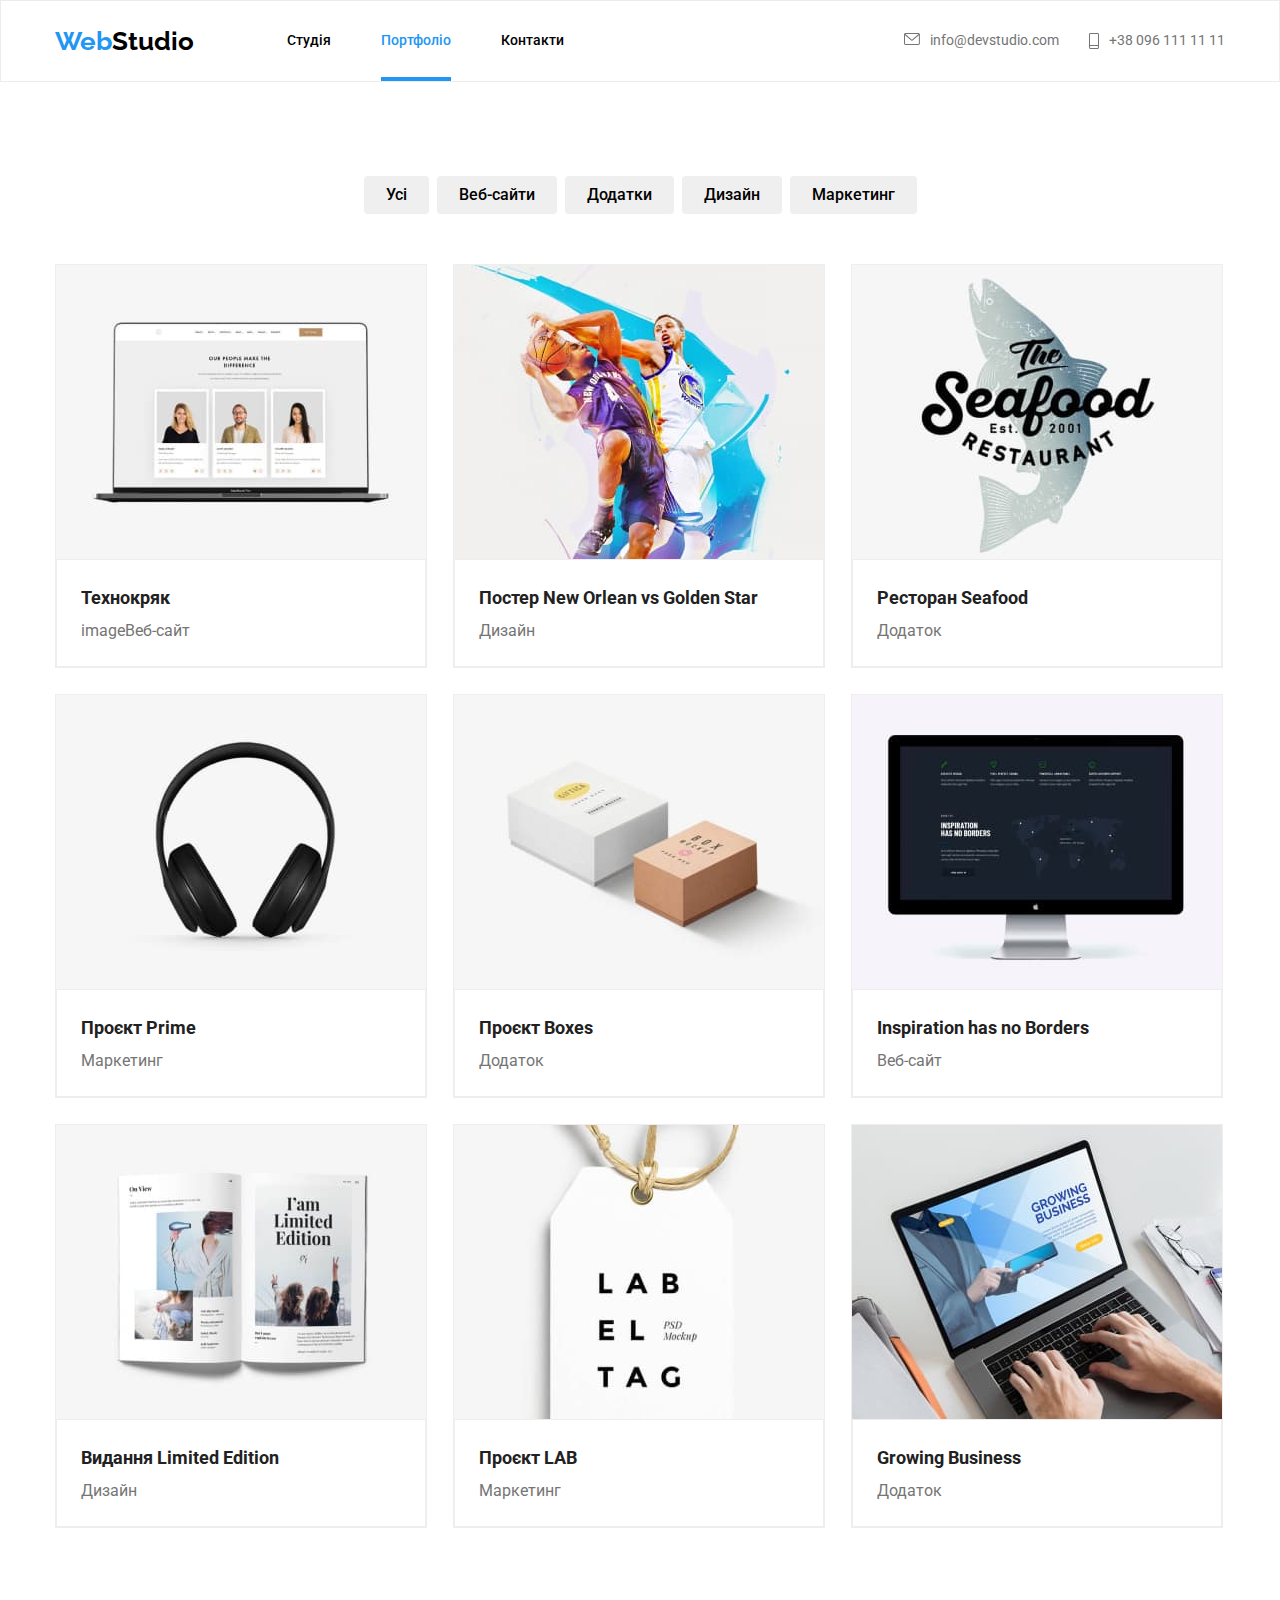
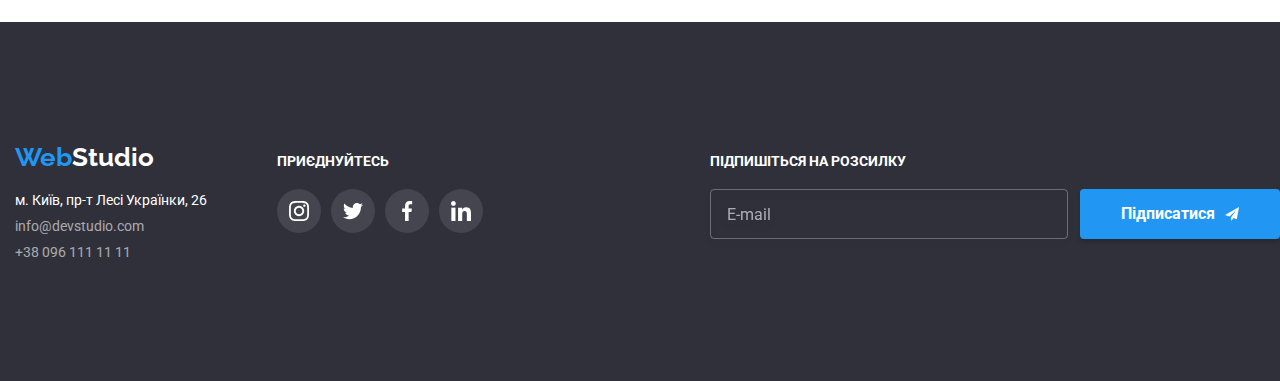
==== portfolio.html @ 2945ac31 "update-hw6" ====
<!DOCTYPE html>
<html lang="uk">
<head>
    <meta charset="UTF-8">
    <meta http-equiv="X-UA-Compatible" content="IE=edge">
    <meta name="viewport" content="width=device-width, initial-scale=1.0">
    <title>Document</title>
    <link rel="stylesheet" href="https://fonts.googleapis.com/css2?family=Raleway:wght@700&family=Roboto:wght@400;500;700;900&display=swap">
    <link rel="stylesheet" href="https://cdn.jsdelivr.net/npm/modern-normalize@1.1.0/modern-normalize.min.css">
    <link rel="stylesheet" href="./css/styles.css">
</head>
<body>
    
        <!--Шапка сайта-->
        <header class="header">
            <div class="container heder-box">
                <nav class="header-navigation">
                <a class="nav-link" href="./index.html"><span class="accent">Web</span><span class="accent-two">Studio</span></a>
                <ul class="menu">
                    <li><a class="nav-link" href="./index.html">Студія</a></li>
                    <li><a class="nav-link active" href="./portfolio.html">Портфоліо</a></li>
                    <li><a class="nav-link" href="">Контакти</a></li>
                </ul>
            </nav>
            <ul class="contact">
                <li class="contact-navigation"><a class="nav-link-contacts" href="mailto:info@devstudio.com"><svg class="social-icon" width="16" height="12"><use href="./images/sprite.svg#icon-email"></use></svg>info@devstudio.com</a></li>
                <li class="contact-navigation"><a class="nav-link-contacts" href="tel:+380961111111"><svg class="social-icon" width="10" height="16"><use href="./images/sprite.svg#icon-tel"></use></svg>+38 096 111 11 11</a></li>
            </ul>
            </div>
        </header>
 <main>
    <section class="section">
    <div class="container">
        <h1 class="visually-hidden">Виконані замовлення</h1>
            <ul class="order-list">
                <Li class="order-list-item"><button class="btn" type="button">Усі</button></Li>
                <Li class="order-list-item"><button class="btn" type="button">Веб-сайти</button></Li>
                <Li class="order-list-item"><button class="btn" type="button">Додатки</button></Li>
                <Li class="order-list-item"><button class="btn" type="button">Дизайн</button></Li>
                <Li class="order-list-item"><button class="btn" type="button">Маркетинг</button></Li>
            </ul>
    <ul class="aside">
            <li class="aside-list">
                <div class="aside-animation">
                <img src="./images/tekhnokryak.jpg" alt="наши фахівці" width="370">
                <div class="aside-subject">
                <p class="aside-tekst">Ресурс пропонує комплексні пропозиції з різним рівнем функціоналу та сервісів. Все це дозволить відвідувачу отримати вичерпні відомості про компанію чи приватну особу.</p>
                </div>
                </div>
                <div class="aside-list-items">
                    <h2 class="caption">Технокряк</h2>
                    <p class="desc">imageВеб-сайт</p>
                </div>
            </li>
            <li class="aside-list">
                <div class="aside-animation">
                <img src="./images/golden-star.jpg" alt="Постер" width="370">
                <div class="aside-subject">
                    <p class="aside-tekst">Ресурс пропонує комплексні пропозиції з різним рівнем функціоналу та сервісів. Все це дозволить відвідувачу отримати вичерпні відомості про компанію чи приватну особу.</p>
                    </div>
                    </div>
                <div class="aside-list-items">
                    <h2 class="caption">Постер New Orlean vs Golden Star</h2>
                    <p class="desc">Дизайн</p>
                </div>
            </li>
            <li class="aside-list">
                <div class="aside-animation">
                    <img src="./images/seafood.jpg" alt="лого Ресторана" width="370"><div class="aside-subject">
                        <p class="aside-tekst">Ресурс пропонує комплексні пропозиції з різним рівнем функціоналу та сервісів. Все це дозволить відвідувачу отримати вичерпні відомості про компанію чи приватну особу.</p>
                        </div>
                        </div>                    
                <div class="aside-list-items">
                    <h2 class="caption">Ресторан Seafood</h2>
                    <p class="desc">Додаток</p>
                </div>
            </li>
            <li class="aside-list">
                <div class="aside-animation">
                <img src="./images/prime.jpg" alt="навушники" width="370">
                <div class="aside-subject">
                    <p class="aside-tekst">Ресурс пропонує комплексні пропозиції з різним рівнем функціоналу та сервісів. Все це дозволить відвідувачу отримати вичерпні відомості про компанію чи приватну особу.</p>
                    </div>
                    </div>
                <div class="aside-list-items">
                    <h2 class="caption">Проєкт Prime</h2>
                    <p class="desc">Маркетинг</p>
                </div>
            </li>
            <li class="aside-list">
                <div class="aside-animation">
                <img src="./images/boxes.jpg" alt="Проект Бокси" width="370">
                <div class="aside-subject">
                    <p class="aside-tekst">Ресурс пропонує комплексні пропозиції з різним рівнем функціоналу та сервісів. Все це дозволить відвідувачу отримати вичерпні відомості про компанію чи приватну особу.</p>
                    </div>
                    </div>
                <div class="aside-list-items">
                    <h2 class="caption">Проєкт Boxes</h2>
                    <p class="desc">Додаток</p>
                </div>
            </li>
            <li class="aside-list">
                <div class="aside-animation">
                    <img src="./images/borders.jpg" alt="Сайт" width="370">
                    <div class="aside-subject">
                        <p class="aside-tekst">Ресурс пропонує комплексні пропозиції з різним рівнем функціоналу та сервісів. Все це дозволить відвідувачу отримати вичерпні відомості про компанію чи приватну особу.</p>
                        </div>
                        </div>
                <div class="aside-list-items">
                    <h2 class="caption" lang="en">Inspiration has no Borders</h2>
                    <p class="desc">Веб-сайт</p>
                </div>
            </li>
            <li class="aside-list">
                <div class="aside-animation">
                <img src="./images/limited-edition.jpg" alt="Разворот Книги" width="370">
                <div class="aside-subject">
                    <p class="aside-tekst">Ресурс пропонує комплексні пропозиції з різним рівнем функціоналу та сервісів. Все це дозволить відвідувачу отримати вичерпні відомості про компанію чи приватну особу.</p>
                    </div>
                    </div>
                <div class="aside-list-items">
                    <h2 class="caption">Видання Limited Edition</h2>
                    <p class="desc">Дизайн</p>
                </div>
            </li>
            <li class="aside-list">
                <div class="aside-animation">
                <img src="./images/lab.jpg" alt="Лейба" width="370">
                <div class="aside-subject">
                    <p class="aside-tekst">Ресурс пропонує комплексні пропозиції з різним рівнем функціоналу та сервісів. Все це дозволить відвідувачу отримати вичерпні відомості про компанію чи приватну особу.</p>
                    </div>
                    </div>
                <div class="aside-list-items">
                    <h2 class="caption">Проєкт LAB</h2>
                    <p class="desc">Маркетинг</p>
                </div> 
            </li>
            <li class="aside-list">
                <div class="aside-animation">
                <img src="./images/growing-busines.jpg" alt="Лейба" width="370">
                <div class="aside-subject">
                    <p class="aside-tekst">Ресурс пропонує комплексні пропозиції з різним рівнем функціоналу та сервісів. Все це дозволить відвідувачу отримати вичерпні відомості про компанію чи приватну особу.</p>
                    </div>
                    </div>
                <div class="aside-list-items">
                    <h2 class="caption" lang="en"> Growing Business</h2>
                    <p class="desc">Додаток</p>
                </div>                
            </li>
    </ul>
    </div>
    </section>
</main>
 <!--Футер-->
 <footer class="footer">
    <div class="container footer">
        <div class="footer-logo-address">
            <a class="nav-link" href="./index.html"><span class="accent">Web</span><span class="accent-three">Studio</span></a>
                <address>
                <ul class="footer-address">
                <li class="list-address"><a class="nav-link-adres" href="">м. Київ, пр-т Лесі Українки, 26</a></li>
                <li class="list-mail"><a class="nav-link-kont" href="mailto:info@devstudio.com">info@devstudio.com</a></li>
                <li class="list-tel"><a class="nav-link-kont" href="tel:+380961111111">+38 096 111 11 11</a></li>
                </ul>
                </address>
        </div>
    <div class="social">
        <h4 class="name-social">приєднуйтесь</h4>
        <ul class="social-list">
            <li class="social-items-icon">
                <a href="" class="social-items-icon-link">
                    <svg class="social-items-icon-link-list" width="20" height="20">
                        <use href="./images/sprite.svg#icon-instagram"></use>
                    </svg>
                </a>
            </li>
            <li class="job-items-icon">
                <a href="" class="social-items-icon-link">
                    <svg class="social-items-icon-link-list" width="20" height="20">
                        <use href="./images/sprite.svg#icon-twitter"></use>
                    </svg>
                </a>
            </li>
            <li class="job-items-icon">
                <a href="" class="social-items-icon-link">
                    <svg class="social-items-icon-link-list" width="20" height="20">
                        <use href="./images/sprite.svg#icon-facebook"></use>
                    </svg>
                </a>
            </li>
            <li class="job-items-icon">
                <a href="" class="social-items-icon-link">
                    <svg class="social-items-icon-link-list" width="20" height="20">
                        <use href="./images/sprite.svg#icon-linkedin"></use>
                    </svg>
                </a>
            </li>
        </ul>
    </div>
    </div>
    <div class="cleint-mail">
        <h4 class="name-social">Підпишіться на розсилку</h4>
            <div class="cleint-mail-out">
            <form class="social-mail">
                <label for="">
                    <inpyt type="E-mail" name="E-mail" id="E-mail">E-mail</inpyt>
                </label>
            </form>
            <button class="cursor-out" type="submit">підписатися<svg class="social-mail-icon-out" width="24" height="24">
                <use href="./images/sprite.svg#icon-icon-send"></use></svg>
            </button>
            </svg>
            </div>
        </div>
    </div>
</footer>
</body>
</html>
---- css/styles.css ----
:root {
    --brand-color: #2196F3;
    --brand-color-two: #000000;
    --brand-color-three: #FFFFFF;
    --brand-font:"Raleway";
    --brand-font-style: normal;
    --brand-tekst-color:#757575;
}

body {
margin: 0;
font-family: "Roboto", sans-serif;
font-size: 14px;
line-height: 1.14;
color: #212121;
}

h1, 
h2, 
h3, 
h4, 
h5, 
h6,
p,
ul,
ol {
    margin-top: 0;
    margin-bottom: 0;
}

ul,
ol {
    list-style-type: none;
    margin: 0;
    padding: 0;
}

a {
text-decoration: none; 
}

img {
    display: block;
}

.cursor,
.btn {
    cursor: pointer;
}

.container {
    width: 1200px;
    padding-right: 15px;
    padding-left: 15px;
    margin-left: auto;
    margin-right: auto;
}

.heading {
        font-weight: 700;
        font-size: 36px;
        line-height: 1.16;
        text-align: center;
        padding-bottom: 50px;
}
.section {
    padding-top: 94px;
    padding-bottom: 94px;
}

.visually-hidden {
    position: absolute;
    width: 1px;
    height: 1px;
    margin: -1px;
    padding: 0;
    overflow: hidden;
    border: 0;
    clip: rect(0 0 0 0);
  }
.nav-link.active {color: var(--brand-color);}
    /* outline-style: auto; */


/*Стилі для index.html*/

/*====================header===========================*/

.header {
    border: 1px solid #ECECEC;

}

.heder-box {
    display: flex;
    align-items: center;
    justify-content: space-between;

} 

.header-navigation {
    display: flex;
    justify-content: center;
}

 .active {
    position: relative;
}

.active::after {
    content: " ";
    display:block;
    position: absolute;
    width: 100%;
    height: 4px;
    bottom: 0;
    margin-bottom: -33px;
    background-color: var(--brand-color);
}

.accent {
    font-family: var(--brand-font);
    font-style: var(--brand-font-style);
    font-weight: 700;
    font-size: 26px;
    line-height: 1.19;
    color: var(--brand-color);
}

.accent-two {
    font-family: var(--brand-font);
    font-style: var(--brand-font-style);
    font-weight: 700;
    font-size: 26px;
    line-height: 1.19;    
    color: var(--brand-color-two);
}

.header-navigation {
    display: flex;
    align-items: center;

}

.menu {
    display: flex;
    column-gap: 50px;
    margin-left: 93px;
    margin-top: 32px;
    margin-bottom: 32px;
}

.nav-link { 
    font-weight: 500;
    color: var(--brand-color-two);
    transition: color 250ms cubic-bezier(0.4, 0, 0.2, 1);
}

.nav-link-contacts {
    display: flex;
    color: var(--brand-tekst-color);
    text-decoration: none;
    fill: var(--brand-tekst-color);
    transition: color 250ms cubic-bezier(0.4, 0, 0.2, 1);
}

.social-icon {transition: fill 250ms cubic-bezier(0.4, 0, 0.2, 1);}

.nav-link:focus {color: var(--brand-color);}
.nav-link:hover {color: var(--brand-color);}

.nav-link-contacts:hover {color: var(--brand-color); fill: var(--brand-color);}
.nav-link-contacts:focus {color: var(--brand-color); fill: var(--brand-color);}


.contact {
    display: flex;
    justify-content: center;
    align-items: center;
    gap: 30px;
    margin-top: 32px;
    margin-bottom: 32px;
}

.contact-navigation {
    
}


/*------------------hero--------------------*/

.hero {
    text-transform:uppercase;
    color: var(--brand-color-three);
    background-color: #2F303A;
    background-image: linear-gradient(rgba(35, 35, 41, 0.6), rgba(47, 48, 58, 0.4)), url(../images/studio.jpg);
}

.hero-box {
    width: 700px;
    text-align: center;
    padding-top: 200px;
    padding-bottom: 200px;
}

.headline {
    font-family: 'Roboto';
    font-style: var(--brand-font-style);
    font-weight: 900;
    font-size: 44px;
    line-height: 1.36;
    min-width: 696px;
    margin-bottom: 30px;
    }

.cursor {
    font-family: 'Roboto';
    font-weight: 700;
    font-size: 16px;
    line-height: 1.875;
    color: var(--brand-color-three);
    background-color: var(--brand-color);
    padding: 10px 32px;
    display: block;
    min-width: 216px;
    margin: 0 auto;
    border-radius: 4px;
    border: none;
}

/*---------------features-----------*/

.features-section-link {   
    display: flex;
    flex-basis: calc((100% - 90px) / 4);
    column-gap: 30px;
    flex-wrap: nowrap;
}
    
    .features-section-icon {
        display: flex;
        width: 270px;
        min-height: 120px;
        justify-content: center;
        align-items: center;
        background: #F5F4FA;
        border-radius: 4px;
        border: #F5F4FA;
        margin-bottom: 30px;
    } 

.features-section-list {
    display: flex;
    column-gap: 30px;
    flex-wrap: nowrap;
    flex-basis: calc((100% - 90px) / 4);
  }

  .navigation-social-icon {
    display: flex;
    fill: var(--brand-tekst-color);
    margin-right: 10px;
  }

  .social-icon {margin-right: 10px;}

  .features-list-box {
    min-width: 270px;
  }

.subject {
    font-weight: 700;
    font-size: 14px;
    line-height: 1.14;
    margin-bottom: 10px;
}
    
.text {
    line-height: 1.71;
    color: var(--brand-tekst-color);
}


/*===========================works=========================*/

.works-list {
    display: flex;
    position: relative;
    justify-content: center;
    align-items: flex-end;
    gap: 30px;
    flex-wrap: wrap;
    flex-basis: calc((100% - 60px) / 3);
}

.works-items {
    display: flex;
    position: relative;
    justify-content: center;
    align-items: end;
}


/* overflow: hidden;
    position: relative; */

.works-name {
    display: flex;
    position: absolute;
    justify-content: flex-end;
    align-items: flex-end;
   
}

.work-tekst {
font-family: 'Roboto';
font-weight: 700;
font-size: 14px;
line-height: 1.142;
width: 370px;
text-transform: uppercase;
padding: 27px 107px;
color: var(--brand-color-three);
background: rgba(47, 48, 58, 0.8);
}



/*===========================job================================*/

.job {
    background: #F5F4FA;
}

.job-list {
    display: flex;
    gap: 30px;
    flex-wrap: wrap;
    flex-basis: calc((100% - 90px) / 4);
}


.job-items {
    display: flex;
    justify-content: center;
    column-gap: 10px;
}

.job-social-icon {
    display: flex;
    justify-content: center;
    align-items: center;
    width: 44px;
    height: 44px;
    background-color: #FFFFFF;
    border-radius: 50%;
    gap: 10px;
    transition: background-color 250ms cubic-bezier(0.4, 0, 0.2, 1);
} 

.job-item-social-icon {
    fill: var(--brand-tekst-color);
    transition: fill 250ms cubic-bezier(0.4, 0, 0.2, 1);

}

.job-item-social-icon {
    transition: fill 250ms cubic-bezier(0.4, 0, 0.2, 1);
}


.job-social-icon:hover,
.job-social-icon:focus {
    background-color: var(--brand-color);
}


.job-social-icon:hover .job-item-social-icon,
.job-social-icon:focus .job-item-social-icon {
    fill: var(--brand-color-three);
}

.jop-list-item {
    background-color: var(--brand-color-three);
    box-shadow: 0px 1px 3px rgba(0, 0, 0, 0.12), 0px 1px 1px rgba(0, 0, 0, 0.14), 0px 2px 1px rgba(0, 0, 0, 0.2);
    border-radius: 0px 0px 4px 4px; 
}


.jop-list-item-box {
    padding-top: 30px;
    padding-bottom: 30px;
    text-align: center;
}


.job-name {
    font-weight: 700;
    font-size: 14px;
    line-height: 1.14;
    margin-bottom: 10px;
    
}

.job-titl {
    line-height: 1.71;
    color: var(--brand-tekst-color);
    margin-bottom: 16px;
}

/*=====================client====================*/


.client-item {
    display: flex;
    justify-content: center;
    column-gap: 30px;

}

.client-social-icon {
    display: flex;
    justify-content: center;
    align-items: center;
    box-sizing: border-box;
    width: 170px;
    height: 92px;
    background-color: #FFFFFF;
    border: 1px solid #AFB1B8;
    border-radius: 4px;
    transition: border 250ms cubic-bezier(0.4, 0, 0.2, 1);

}

.link-social-icon {
    fill: #AFB1B8;
    transition: fill 250ms cubic-bezier(0.4, 0, 0.2, 1);

}

.client-social-icon:hover,
.client-social-icon:focus {
    border: 1px solid var(--brand-color);
}

.client-social-icon:hover .link-social-icon,
.client-social-icon:focus .link-social-icon {
    fill: var(--brand-color);
}

/*=============================Футер=============*/


.footer {
    display: flex;
    justify-content: left;
    align-items: baseline;
    padding-top: 60px;
    padding-bottom: 60px;
    background-color: #2F303A;
    }

.footer-logo-address {

   
}

.footer-address {
    font-style: normal;
}

.list-address {
    margin-top: 20px;
}

.list-mail {
    margin-top: 10px;
}

.list-tel {
    margin-top: 10px;
}

.nav-link-adres {
    color: var(--brand-color-three);
    text-decoration: none;
    transition: color 250ms cubic-bezier(0.4, 0, 0.2, 1);
}

.nav-link-kont {
    text-decoration: none;
    color: rgba(255, 255, 255, 0.6);
    transition: color 250ms cubic-bezier(0.4, 0, 0.2, 1);
}

.nav-link-adres:focus, 
.nav-link-adres:hover {
    color: var(--brand-color);
}

.nav-link-kont:focus, 
.nav-link-kont:hover {
    color: var(--brand-color);
}

.social { 
    padding-left: 70px;


    
}

.social-list {
    display: flex;
    gap: 10px;
    justify-content: left;
    align-items: center;
}

.name-social {
    display: flex;
    font-weight: 700;    
    line-height: 1.17;
    text-transform: uppercase;
    color: #FFFFFF;
    margin-bottom: 20px;
}

.social-items-icon-link {
    display: flex;
    justify-content: center;
    align-items: center;
    width: 44px;
    height: 44px;
    background-color: rgba(255, 255, 255, 0.1);;
    border-radius: 50%;
    gap: 10px;
    transition: background-color 250ms cubic-bezier(0.4, 0, 0.2, 1);
}

.social-items-icon-link-list {
    fill: var(--brand-color-three);
}

.social-items-icon-link:hover,
.social-items-icon-link:focus {
    background-color: var(--brand-color);
}


.cleint-mail { 
    margin-left: 93px; 
}


.cleint-mail-list {
    display: flex;
    gap: 10px;
    justify-content: left;
    align-items: center;
}

.social-items-icon-link {
    display: flex;
    justify-content: center;
    align-items: center;
    width: 44px;
    height: 44px;
    background-color: rgba(255, 255, 255, 0.1);;
    border-radius: 50%;
    gap: 10px;
    transition: background-color 250ms cubic-bezier(0.4, 0, 0.2, 1);
}

.cleint-mail-out {
    display: flex;
    justify-content: center;
    align-items: center;
}

.social-mail {
    width: 358px;
    height: 50px;
    font-size: 16px;
    line-height: 1.25;
    align-items: center;
    color: rgba(255, 255, 255, 0.6);
    border: 1px solid rgba(255, 255, 255, 0.3);
    filter: drop-shadow(0px 4px 4px rgba(0, 0, 0, 0.15));
    border-radius: 4px;
    padding-top: 15px;
    padding-bottom: 15px;
    padding-left: 16px;
}

.cursor-out {
    display: flex;
    justify-content: center;
    align-items: center;
    font-weight: 700;
    font-size: 16px;
    line-height: 1.875;
    color: var(--brand-color-three);
    text-transform: capitalize;
    background: var(--brand-color);
    box-shadow: 0px 4px 4px rgba(0, 0, 0, 0.15);
    border-radius: 4px;
    padding: 10px 28px;
    width: 200px;
    border: none;
    margin-left: 12px;
    transition: color 250ms cubic-bezier(0.4, 0, 0.2, 1);
}

.social-mail-icon-out { 
    padding-left: 10px;
    fill: var(--brand-color-three);
    transition: fill 250ms cubic-bezier(0.4, 0, 0.2, 1);

}

.cursor-out:focus,
.cursor-out:hover {
    background: deepskyblue;
}

.cursor-out:hover .social-mail-icon-out,
.cursor-out:focus .social-mail-icon-out {
        fill: var(--brand-color);
}


/*================Стилі для портфоліє=================*/


.order-list {
    display: flex;
    justify-content: center;
    gap: 8px;
    margin-bottom: 50px;
}

.order-list-item {
     
}

.btn {
font-weight: 500;
font-size: 16px;
line-height: 1.625;
padding-top: 6px;
padding-right: 22px;
padding-bottom: 6px;
padding-left: 22px;
border-radius: 4px;
border: none;
transition: background-color 250ms cubic-bezier(0.4, 0, 0.2, 1), box-shadow 250ms cubic-bezier(0.4, 0, 0.2, 1);
}

.btn:hover, .btn:focus {color: var(--brand-color-three);
    background-color: var(--brand-color);
    box-shadow: 0px 3px 1px rgba(0, 0, 0, 0.1), 0px 1px 2px rgba(0, 0, 0, 0.08), 0px 2px 2px rgba(0, 0, 0, 0.12);
    border-radius: 4px;
}

.aside {
    display: flex;
    gap: 26px;
    flex-wrap: wrap;
    flex-basis: calc((100% - 2 * 30px) / 3);
}

.aside-animation {
    overflow: hidden;
    position: relative;
}

.aside-subject {
    display: block;
    position: absolute;
    width: 370px;
    height: 294px;
    top: 0;
    left: 0;
    transform: translateY(+100%);
    transition: transform 250ms cubic-bezier(0.4, 0, 0.2, 1), box-shadow 250ms cubic-bezier(0.4, 0, 0.2, 1);
}

.aside-tekst {
    width: 100%;
    height: 100%;
    font-size: 18px;
    line-height: 1.56;  
    padding: 63px 24px;
    color: var(--brand-color-three);
    background: rgba(33, 150, 243, 0.9);
}


.aside-list {
display: block;
position: relative;
background: #FFFFFF;
border: 1px solid #EEEEEE;
transition: box-shadow 250ms cubic-bezier(0.4, 0, 0.2, 1);
}

.aside-list:hover .aside-subject,
.aside-list:focus .aside-subject {
    transform: translateY(0);
    
}
.aside-list:hover, .aside-list:focus {
    box-shadow: 0px 1px 1px rgba(0, 0, 0, 0.12), 0px 4px 4px rgba(0, 0, 0, 0.06), 1px 4px 6px rgba(0, 0, 0, 0.16);
}


.aside-list-items {
    border: 1px solid #EEEEEE;
    padding: 20px 24px;
}

.caption {
    font-weight: 700;
    font-size: 18px;
    line-height: 2;
}

.desc {
font-weight: 400;
font-size: 16px;
line-height: 1.875;
color: var(--brand-tekst-color);
}

.accent-three {
    font-family: var(--brand-font);
    font-style: var(--brand-font-style);
    font-weight: 700;
    font-size: 26px;
    line-height: 1.19;    
    color: var(--brand-color-three);
}

/*=======================backdrop======================*/

.backdrop {
    position: fixed;
    top: 0;
    left: 0;
    width: 100%;
    height: 100%;
    z-index: 1000;
    background-color: rgba(0, 0, 0, 0.2);
    transition: opacity 250ms cubic-bezier(0.4, 0, 0.2, 1), visibility 250ms cubic-bezier(0.4, 0, 0.2, 1);
}


.backdrop.is-hidden {
    opacity: 0;
    visibility: hidden;
    pointer-events: none;
}

.modal {
    position: absolute;
    top: 50%;
    left: 50%;
    transform: translate(-50%, -50%);
    width: 528px;
    height: 581px;
    background-color: var(--brand-color-three);
    padding: 40px;
}

.modal-close-btn {
    position: absolute;
    top: 8px;
    right: 8px;
    display: flex;
    justify-content: center;
    align-items: center;
    width: 30px;
    height: 30px;
    margin-left: auto;
    border-radius: 50%;
    background-color: var(--brand-color-three);
    border: 1px solid rgba(0, 0, 0, 0.1);
    transition: border-color 250ms cubic-bezier(0.4, 0, 0.2, 1);
    
}

.modal-close-btn:hover,
.modal-close-btn:hover {
    border-color: var(--brand-color);
}

.model-close-btn-icon {
    transition: fill 250ms cubic-bezier(0.4, 0, 0.2, 1);
}


.modal-close-btn:hover .model-close-btn-icon,
.modal-close-btn:hover .model-close-btn-icon {
   fill: var(--brand-color);
}

/*=======================MODAL FORM==========================*/
.modal-caption {
font-weight: 700;
font-size: 20px;
line-height: 1.15;
text-align: center;
margin-bottom: 12px;
}

.modal-form {
    display: flex;
    flex-direction: column;
    row-gap: 10px;
}

.modal-form-field-desc {
    display: block;
    font-size: 12px;
    line-height: 1.16;
    color: var(--brand-tekst-color);
    margin-bottom: 4px;

}

.modal-form-input {
    width: 100%;
    height: 40px;
    padding-left: 42px;
    border: 1px solid rgba(33, 33, 33, 0.2);
    border-radius: 4px;
    transition: border 250ms cubic-bezier(0.4, 0, 0.2, 1);
}

.modal-form-input:focus {
    border: 1px solid var(--brand-color);
}

.modal-form-icon {
    display: flex;
    position: absolute;
    justify-content: center;
    align-items: center;
    top: 10px;
    left: 10px;
    width: 18px;
    height: 18px;
    fill: #212121;
    transition: fill 250ms cubic-bezier(0.4, 0, 0.2, 1);
}

.model-form-input-wrapper {
    display: flex;
    align-items: center;
    position: relative;

}

.modal-form-input:hover {
    border-color: var(--brand-color);
}

.modal-form-input:hover + .modal-form-icon {
        fill: var(--brand-color);
}

.modal-form-message {
    resize: none;
    width: 100%;
    height: 120px;
    color: rgba(117, 117, 117, 0.5);;
    border: 1px solid rgba(33, 33, 33, 0.2);
    border-radius: 4px;
    transition: border 250ms cubic-bezier(0.4, 0, 0.2, 1);
}

.modal-form-message:focus {
    outline: none;
    border-color: var(--brand-color);
}
.modal-form-own-check {
    background: #FFFFFF;
    border: 0.2px solid #303030;
    cursor: pointer;
    padding: 2px;
    margin-right: 7px;
    transition: fill 250ms cubic-bezier(0.4, 0, 0.2, 1);

}


.modal-form-check:checked + .modal-form-own-check {
background: #188CE8;
box-shadow: 0px 4px 4px rgba(0, 0, 0, 0.15);
border-radius: 4px;
border: none;
}


.modal-form-check:focus + .modal-form-own-check {
    background-color: var(--brand-color);
}



.modal-form-own-check-icon {
    display: none;
    fill: var(--brand-color-three);
}



.modal-form-check:checked + .modal-form-own-check .modal-form-own-check-icon {
    display: block;
}

.modal-form-check-wrapper {
    font-size: 14px;
    line-height: 1.71;
    color: var(--brand-tekst-color);
}

.modal-form-text {
    font-size: 14px;
    line-height: 1.71;
    color: var(--brand-color);
    text-decoration: underline;
}

.modal-form-btn {
flex-direction: row-reverse;
align-self: center;
width: 200px;
height: 50px;
left: 700px;
color: var(--brand-color-three);
background: #188CE8;
box-shadow: 0px 4px 4px rgba(0, 0, 0, 0.15);
border-radius: 4px;
border: none;
transition: fill 250ms cubic-bezier(0.4, 0, 0.2, 1);
}

.modal-form-btn:hover,
.modal-form-btn:focus {
    background: var(--brand-color);
box-shadow: 0px 4px 4px rgba(0, 0, 0, 0.15);
border-radius: 4px;

}
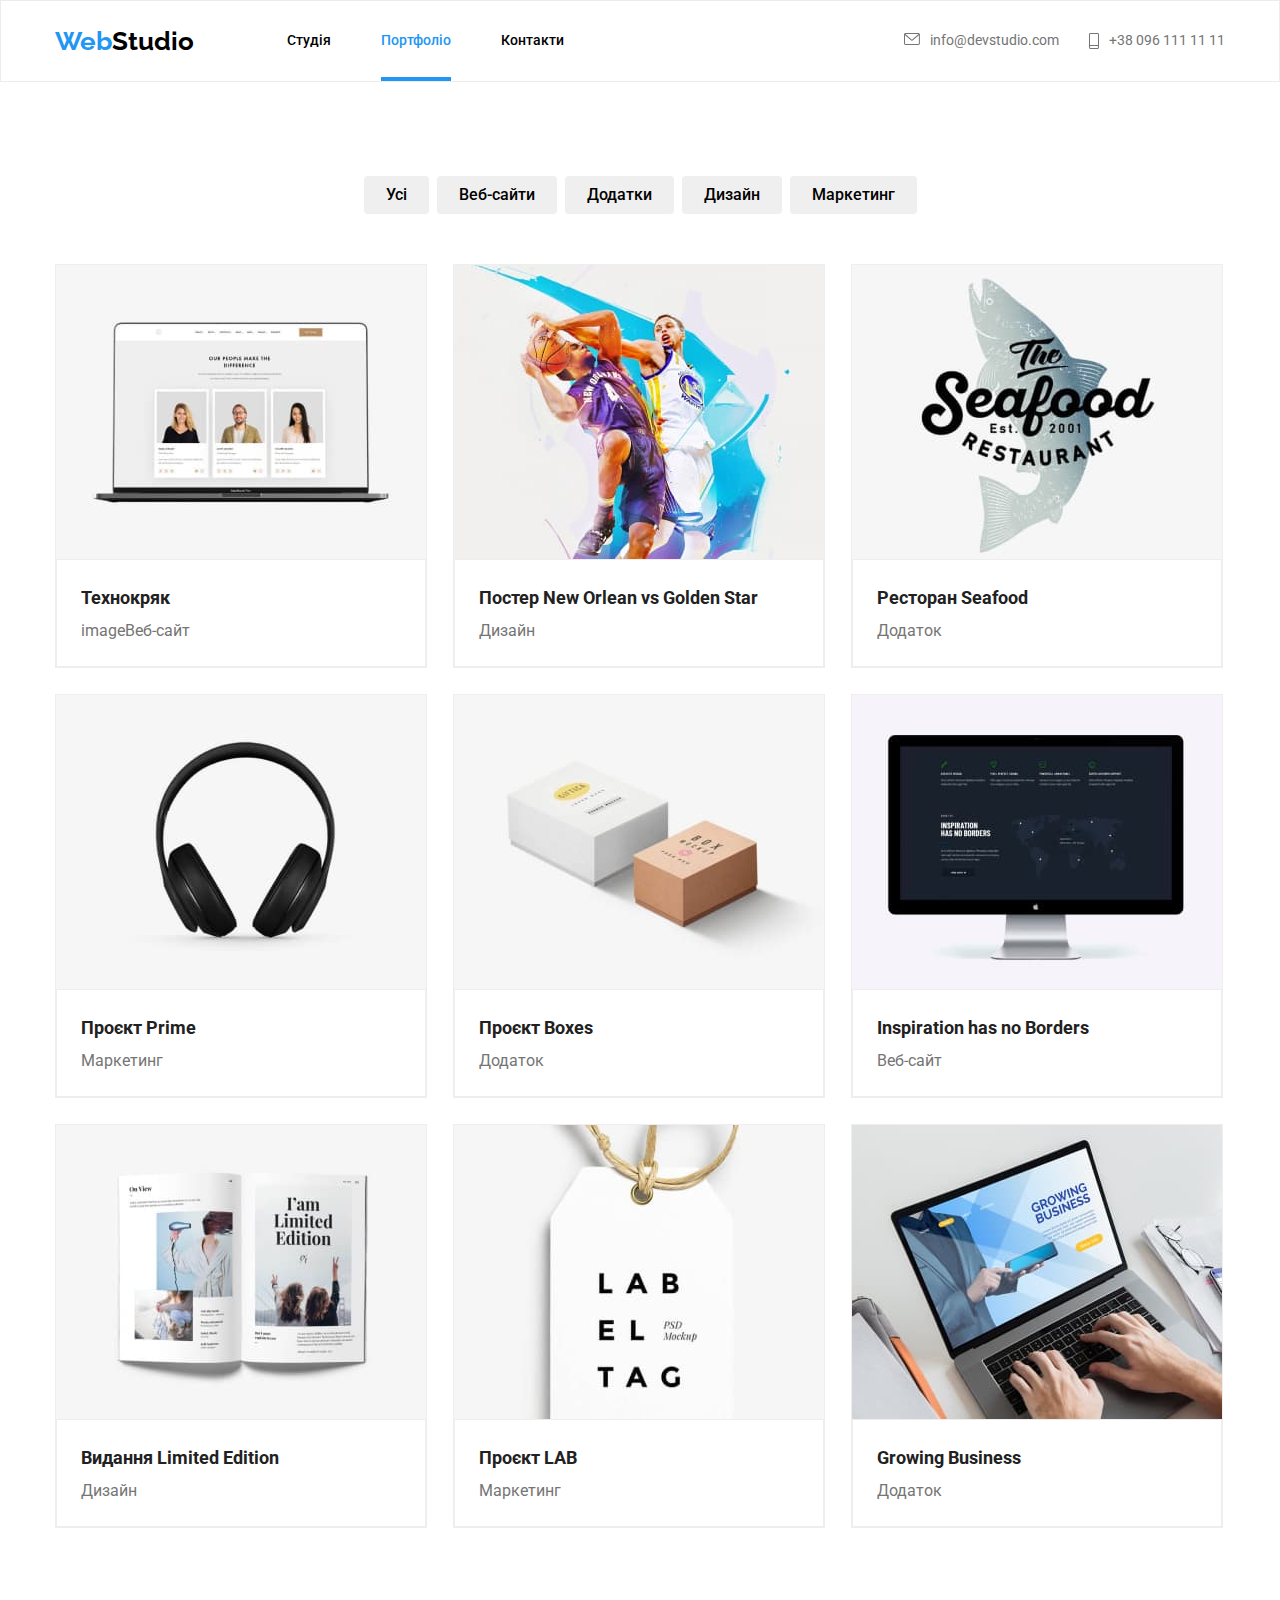
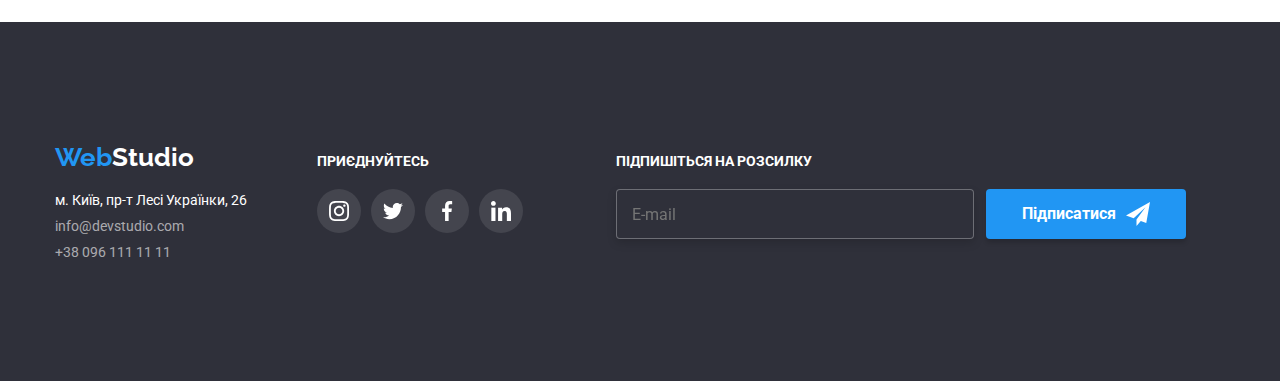
==== commit 64e7f0ab: "update-hw6" ====
--- a/portfolio.html
+++ b/portfolio.html
@@ -197,22 +197,97 @@
             </li>
         </ul>
     </div>
-    </div>
-    <div class="cleint-mail">
+        <div class="cleint-mail">
         <h4 class="name-social">Підпишіться на розсилку</h4>
             <div class="cleint-mail-out">
-            <form class="social-mail">
-                <label for="">
-                    <inpyt type="E-mail" name="E-mail" id="E-mail">E-mail</inpyt>
+            <form class="client-mail-name">
+                <label class="client-mail-text">
+                    <input type="email" 
+                    name="E-mail"
+                    placeholder="E-mail"
+                    class="social-mail-name" 
+                    pattern="[a-zA-Z0-9]+@" 
+                    required>
+                </input>
                 </label>
-            </form>
-            <button class="cursor-out" type="submit">підписатися<svg class="social-mail-icon-out" width="24" height="24">
+                <button class="cursor-out" type="submit">підписатися <svg class="social-mail-icon-out" width="24" height="24">
                 <use href="./images/sprite.svg#icon-icon-send"></use></svg>
             </button>
-            </svg>
+            </form>
             </div>
         </div>
     </div>
 </footer>
+<div class="backdrop is-hidden" data-modal>
+    <div class="modal">
+        <button type="button" class="modal-close-btn" data-modal-close>
+            <svg class="model-close-btn-icon" width="18" height="18">
+                <use href="./images/sprite.svg#icon-close-button"></use>
+            </svg>
+        </button>
+        <p class="modal-caption">Залиште свої дані, ми Вам передзвонимо</p>
+        <form class="modal-form">
+            <label class="modal-form-field">
+                <span class="modal-form-field-desc">Ім'я*</span>
+                <span class="model-form-input-wrapper">
+                <input name="user_name" 
+                type="text" 
+                class="modal-form-input"
+                required
+                pattern="[a-zA-Zа-яА-ЯіІїЇ]+"
+                maxlength="20"/>
+                <svg class="modal-form-icon" width="12" height="12">
+                    <use href="./images/sprite.svg#icon-icon-children"></use>
+                </svg>
+            </span>
+            </label>
+            <label class="modal-form-field"> 
+                <span class="modal-form-field-desc">Телефон*</span>
+                <span class="model-form-input-wrapper">
+                    <input name="user_phone_number" 
+                    type="tel" 
+                    class="modal-form-input" 
+                    pattern="[0-9]{3}-[0-9]{2}-[0-9]{2}"
+                    title="xxx-xxx-xx-xx"
+                    required >
+                    <svg class="modal-form-icon" width="13" height="12">
+                    <use href="./images/sprite.svg#icon-modal-telephone"></use>
+                    </svg>
+                </span>
+            </label>
+            <label class="modal-form-field">
+                <span class="modal-form-field-desc">Пошта*</span>
+                <span class="model-form-input-wrapper">
+                <input name="user_email" 
+                type="email" 
+                class="modal-form-input"
+                pattern="[a-zA-Z0-9]+@"
+                title="anuyta@gmail.com"
+                required>
+                <svg class="modal-form-icon" width="15" height="12">
+                <use href="./images/sprite.svg#icon-modal-email"></use>
+                </svg>
+                </span>
+            </label>
+                <label class="modal-form-field">
+                <span class="modal-form-field-desc">Коментар</span>
+                <textarea
+                name="user_message"
+                class="modal-form-message" 
+                placeholder="Введіть текст"
+                ></textarea>
+            </label>
+            <label class="modal-form-check-wrapper">
+                <input  name="user_policy" type="checkbox" class="modal-form-check visually-hidden">
+                <svg class="modal-form-own-check" width="16" height="15">
+                    <use  class="modal-form-own-check-icon" href="./images/sprite.svg#icon-checkmark"></use>
+                    </svg>
+                Погоджуюсь з розсилкою та приймаю &nbsp;<a href="#" class="modal-form-text">Умовами договору</a>
+            </label>
+            <button type="submit" class="modal-form-btn">Відправити</button>
+        </form>
+    </div>
+</div>
+<script src="./js/modal.js"></script>
 </body>
 </html>--- a/css/styles.css
+++ b/css/styles.css
@@ -548,7 +548,8 @@
 }
 
 
-.cleint-mail { 
+.cleint-mail {
+   display: block;
     margin-left: 93px; 
 }
 
@@ -578,20 +579,43 @@
     align-items: center;
 }
 
-.social-mail {
-    width: 358px;
-    height: 50px;
-    font-size: 16px;
-    line-height: 1.25;
-    align-items: center;
-    color: rgba(255, 255, 255, 0.6);
-    border: 1px solid rgba(255, 255, 255, 0.3);
-    filter: drop-shadow(0px 4px 4px rgba(0, 0, 0, 0.15));
-    border-radius: 4px;
-    padding-top: 15px;
-    padding-bottom: 15px;
-    padding-left: 16px;
-}
+.client-mail-name {
+    display: flex;
+    justify-content: center;
+    align-items: center;
+}
+
+.social-mail-name {
+width: 358px;
+height: 50px;
+left: 815px;
+top: 2784px;
+font-size: 16px;
+line-height: 1.25;
+padding: 15px;
+color: rgba(255, 255, 255, 0.6);
+background-color: #2F303A;
+border: 1px solid rgba(255, 255, 255, 0.3);
+filter: drop-shadow(0px 4px 4px rgba(0, 0, 0, 0.15));
+border-radius: 4px;
+}
+
+.social-mail-name:active {
+border: 1px solid rgba(255, 255, 255, 0.3);
+
+}
+
+
+
+
+
+
+
+
+
+
+
+
 
 .cursor-out {
     display: flex;
@@ -609,17 +633,18 @@
     width: 200px;
     border: none;
     margin-left: 12px;
+    cursor: pointer;
     transition: color 250ms cubic-bezier(0.4, 0, 0.2, 1);
 }
 
 .social-mail-icon-out { 
-    padding-left: 10px;
+    margin-left: 10px;
     fill: var(--brand-color-three);
     transition: fill 250ms cubic-bezier(0.4, 0, 0.2, 1);
 
 }
 
-.cursor-out:focus,
+/* .cursor-out:focus,
 .cursor-out:hover {
     background: deepskyblue;
 }
@@ -627,7 +652,7 @@
 .cursor-out:hover .social-mail-icon-out,
 .cursor-out:focus .social-mail-icon-out {
         fill: var(--brand-color);
-}
+} */
 
 
 /*================Стилі для портфоліє=================*/
@@ -786,6 +811,7 @@
     border-radius: 50%;
     background-color: var(--brand-color-three);
     border: 1px solid rgba(0, 0, 0, 0.1);
+    cursor: pointer;
     transition: border-color 250ms cubic-bezier(0.4, 0, 0.2, 1);
     
 }
@@ -817,8 +843,11 @@
 .modal-form {
     display: flex;
     flex-direction: column;
-    row-gap: 10px;
-}
+}
+.modal-form-field {
+    margin-bottom: 10px;
+}
+
 
 .modal-form-field-desc {
     display: block;
@@ -838,6 +867,10 @@
     transition: border 250ms cubic-bezier(0.4, 0, 0.2, 1);
 }
 
+.modal-form-input:active {
+    border: 1px solid var(--brand-color);
+}
+
 .modal-form-input:focus {
     border: 1px solid var(--brand-color);
 }
@@ -874,6 +907,7 @@
     resize: none;
     width: 100%;
     height: 120px;
+    padding: 12px 16px;
     color: rgba(117, 117, 117, 0.5);;
     border: 1px solid rgba(33, 33, 33, 0.2);
     border-radius: 4px;
@@ -923,7 +957,9 @@
 .modal-form-check-wrapper {
     font-size: 14px;
     line-height: 1.71;
+    text-align: center;
     color: var(--brand-tekst-color);
+    margin-top: 10px;
 }
 
 .modal-form-text {
@@ -931,6 +967,7 @@
     line-height: 1.71;
     color: var(--brand-color);
     text-decoration: underline;
+    
 }
 
 .modal-form-btn {
@@ -939,6 +976,8 @@
 width: 200px;
 height: 50px;
 left: 700px;
+padding: 0px;
+margin-top: 30px;
 color: var(--brand-color-three);
 background: #188CE8;
 box-shadow: 0px 4px 4px rgba(0, 0, 0, 0.15);
